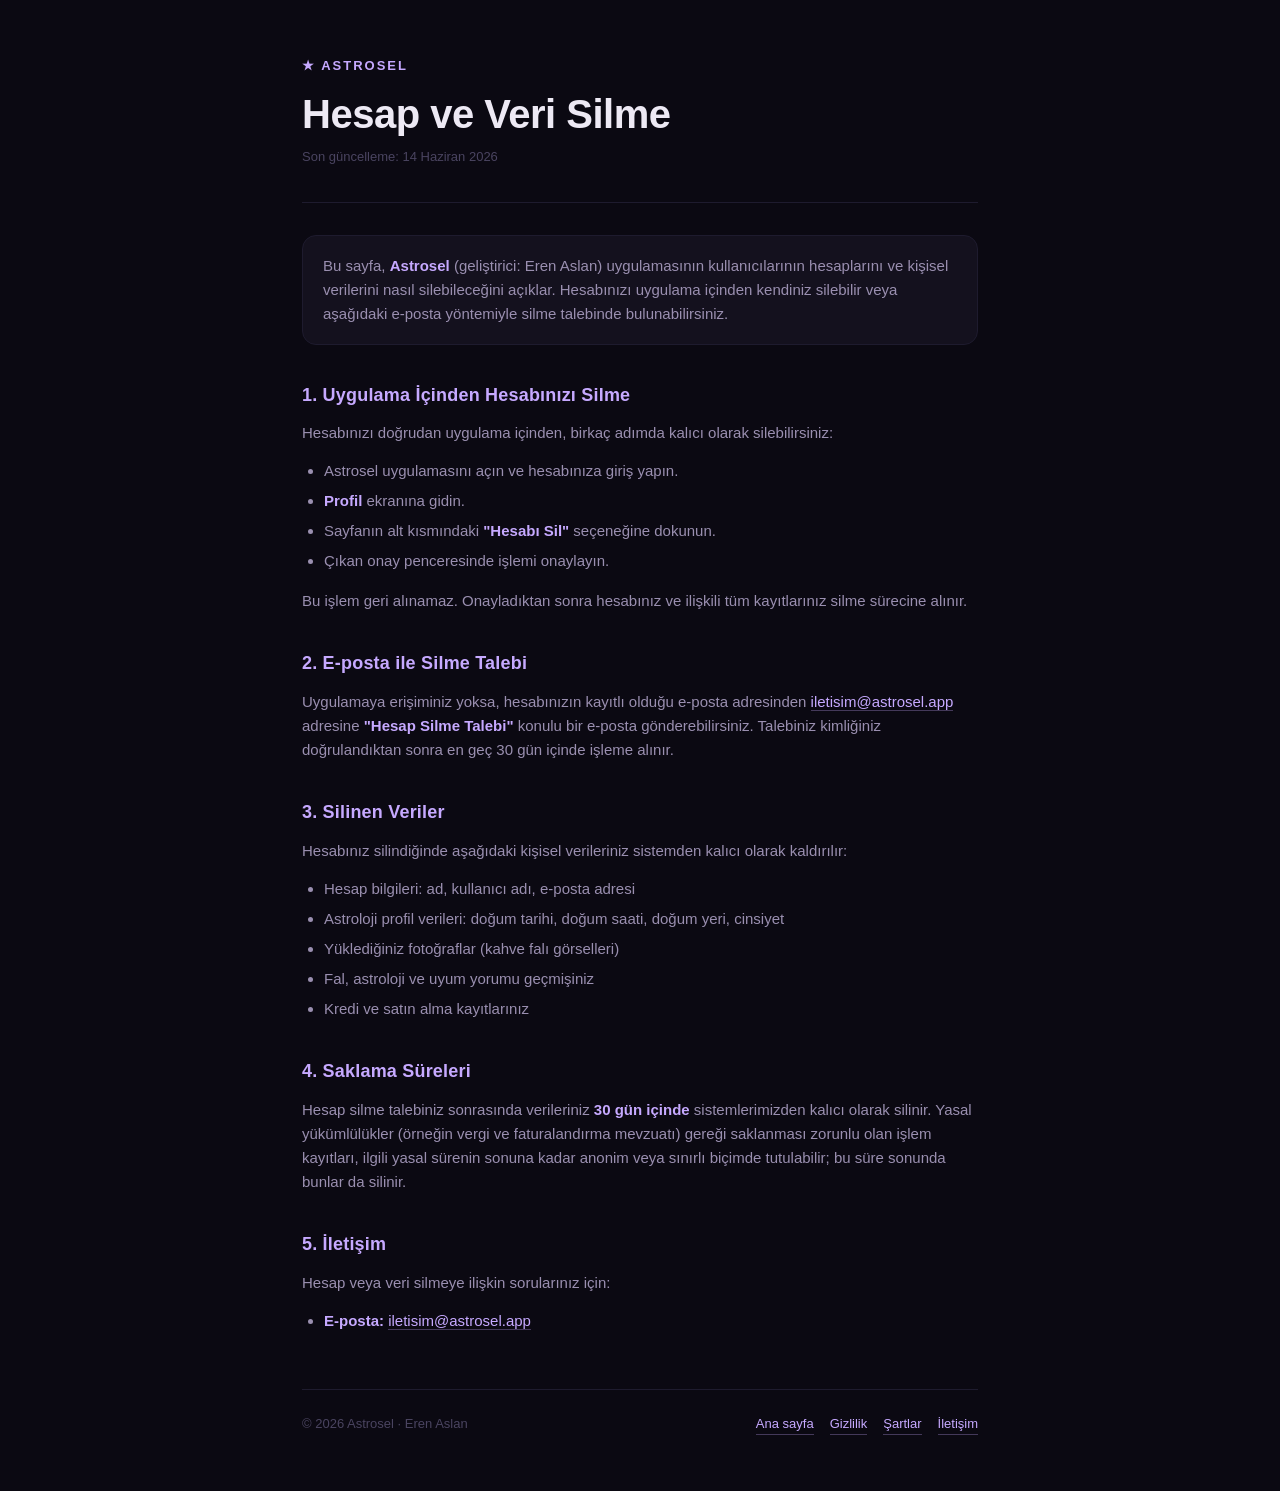
==== hesap-silme.html @ 4fb646e6 "feat: hesap ve veri silme sayfası (Google Play data safety gerekliliği)" ====
<!DOCTYPE html>
<html lang="tr">
<head>
  <meta charset="UTF-8">
  <meta name="viewport" content="width=device-width, initial-scale=1.0">
  <meta name="theme-color" content="#0B0912">
  <title>Hesap ve Veri Silme — Astrosel</title>
  <meta name="description" content="Astrosel uygulamasında hesabınızı ve verilerinizi nasıl sileceğinizi öğrenin.">
  <link rel="stylesheet" href="styles.css">
  <link rel="canonical" href="https://astrosel.app/hesap-silme">
</head>
<body>
  <div class="shell">
    <header class="page">
      <div class="brand">★ Astrosel</div>
      <h1>Hesap ve Veri Silme</h1>
      <p class="meta">Son güncelleme: 14 Haziran 2026</p>
    </header>

    <main class="content">
      <div class="intro">
        Bu sayfa, <strong>Astrosel</strong> (geliştirici: Eren Aslan) uygulamasının kullanıcılarının
        hesaplarını ve kişisel verilerini nasıl silebileceğini açıklar. Hesabınızı uygulama içinden
        kendiniz silebilir veya aşağıdaki e-posta yöntemiyle silme talebinde bulunabilirsiniz.
      </div>

      <h2>1. Uygulama İçinden Hesabınızı Silme</h2>
      <p>Hesabınızı doğrudan uygulama içinden, birkaç adımda kalıcı olarak silebilirsiniz:</p>
      <ul>
        <li>Astrosel uygulamasını açın ve hesabınıza giriş yapın.</li>
        <li><strong>Profil</strong> ekranına gidin.</li>
        <li>Sayfanın alt kısmındaki <strong>"Hesabı Sil"</strong> seçeneğine dokunun.</li>
        <li>Çıkan onay penceresinde işlemi onaylayın.</li>
      </ul>
      <p>
        Bu işlem geri alınamaz. Onayladıktan sonra hesabınız ve ilişkili tüm kayıtlarınız silme
        sürecine alınır.
      </p>

      <h2>2. E-posta ile Silme Talebi</h2>
      <p>
        Uygulamaya erişiminiz yoksa, hesabınızın kayıtlı olduğu e-posta adresinden
        <a href="mailto:iletisim@astrosel.app">iletisim@astrosel.app</a> adresine
        <strong>"Hesap Silme Talebi"</strong> konulu bir e-posta gönderebilirsiniz. Talebiniz
        kimliğiniz doğrulandıktan sonra en geç 30 gün içinde işleme alınır.
      </p>

      <h2>3. Silinen Veriler</h2>
      <p>Hesabınız silindiğinde aşağıdaki kişisel verileriniz sistemden kalıcı olarak kaldırılır:</p>
      <ul>
        <li>Hesap bilgileri: ad, kullanıcı adı, e-posta adresi</li>
        <li>Astroloji profil verileri: doğum tarihi, doğum saati, doğum yeri, cinsiyet</li>
        <li>Yüklediğiniz fotoğraflar (kahve falı görselleri)</li>
        <li>Fal, astroloji ve uyum yorumu geçmişiniz</li>
        <li>Kredi ve satın alma kayıtlarınız</li>
      </ul>

      <h2>4. Saklama Süreleri</h2>
      <p>
        Hesap silme talebiniz sonrasında verileriniz <strong>30 gün içinde</strong> sistemlerimizden
        kalıcı olarak silinir. Yasal yükümlülükler (örneğin vergi ve faturalandırma mevzuatı) gereği
        saklanması zorunlu olan işlem kayıtları, ilgili yasal sürenin sonuna kadar anonim veya
        sınırlı biçimde tutulabilir; bu süre sonunda bunlar da silinir.
      </p>

      <h2>5. İletişim</h2>
      <p>
        Hesap veya veri silmeye ilişkin sorularınız için:
      </p>
      <ul>
        <li><strong>E-posta:</strong> <a href="mailto:iletisim@astrosel.app">iletisim@astrosel.app</a></li>
      </ul>
    </main>

    <footer class="page">
      <div>© 2026 Astrosel · Eren Aslan</div>
      <div class="links">
        <a href="index.html">Ana sayfa</a>
        <a href="privacy.html">Gizlilik</a>
        <a href="terms.html">Şartlar</a>
        <a href="mailto:iletisim@astrosel.app">İletişim</a>
      </div>
    </footer>
  </div>
</body>
</html>
---- styles.css ----
/* Astrosel Legal Pages — shared styles */
:root {
  --bg: #0B0912;
  --surface: #14111E;
  --border: #1E1B2E;
  --text: #EDE9F4;
  --text-muted: #9A8FB0;
  --text-dim: #4A4460;
  --accent: #C6A9FF;
  --accent-2: #7C4DFF;
  --gold: #E4C76B;
  --link: #C6A9FF;
  --link-hover: #E8DEFF;
  --max-w: 740px;
  --radius: 14px;
}

* {
  box-sizing: border-box;
  margin: 0;
  padding: 0;
}

html {
  scroll-behavior: smooth;
}

body {
  background: var(--bg);
  color: var(--text);
  font-family: -apple-system, BlinkMacSystemFont, "Segoe UI", Inter, Helvetica, Arial, sans-serif;
  line-height: 1.6;
  -webkit-font-smoothing: antialiased;
  text-rendering: optimizeLegibility;
}

.shell {
  max-width: var(--max-w);
  margin: 0 auto;
  padding: clamp(24px, 5vw, 56px) clamp(20px, 4vw, 32px);
}

header.page {
  border-bottom: 1px solid var(--border);
  padding-bottom: 20px;
  margin-bottom: 32px;
}

header.page .brand {
  display: flex;
  align-items: center;
  gap: 12px;
  color: var(--accent);
  font-size: 13px;
  letter-spacing: 2px;
  text-transform: uppercase;
  font-weight: 700;
  margin-bottom: 14px;
}

header.page h1 {
  font-size: clamp(28px, 5vw, 40px);
  font-weight: 800;
  letter-spacing: -0.5px;
  line-height: 1.15;
  color: var(--text);
}

header.page .meta {
  margin-top: 10px;
  color: var(--text-dim);
  font-size: 13px;
}

main.content {
  color: var(--text-muted);
  font-size: 15px;
}

.intro {
  background: var(--surface);
  border: 1px solid var(--border);
  border-radius: var(--radius);
  padding: 18px 20px;
  margin-bottom: 32px;
  color: var(--text-muted);
}

h2 {
  margin-top: 36px;
  margin-bottom: 12px;
  font-size: 18px;
  font-weight: 800;
  color: var(--accent);
  letter-spacing: 0.2px;
}

h3 {
  margin-top: 22px;
  margin-bottom: 8px;
  font-size: 15px;
  font-weight: 700;
  color: var(--gold);
}

p {
  margin-bottom: 14px;
}

ul,
ol {
  padding-left: 22px;
  margin-bottom: 16px;
}

li {
  margin-bottom: 6px;
}

strong {
  color: var(--accent);
  font-weight: 700;
}

code,
.kbd {
  font-family: "SF Mono", Monaco, "JetBrains Mono", Consolas, monospace;
  font-size: 13px;
  background: rgba(124, 77, 255, 0.12);
  padding: 2px 6px;
  border-radius: 4px;
  color: var(--accent);
}

a {
  color: var(--link);
  text-decoration: none;
  border-bottom: 1px solid rgba(198, 169, 255, 0.3);
  transition: border-color 0.15s, color 0.15s;
}

a:hover {
  color: var(--link-hover);
  border-bottom-color: var(--link-hover);
}

.callout {
  border-left: 3px solid var(--gold);
  background: rgba(228, 199, 107, 0.06);
  padding: 14px 18px;
  border-radius: 8px;
  margin: 18px 0;
  color: var(--text);
  font-size: 14px;
}

footer.page {
  margin-top: 56px;
  padding-top: 24px;
  border-top: 1px solid var(--border);
  display: flex;
  flex-wrap: wrap;
  gap: 20px;
  justify-content: space-between;
  color: var(--text-dim);
  font-size: 13px;
}

footer.page .links {
  display: flex;
  gap: 16px;
  flex-wrap: wrap;
}

/* Index page card layout */
.cards {
  display: grid;
  gap: 16px;
  grid-template-columns: 1fr;
  margin-top: 32px;
}

@media (min-width: 640px) {
  .cards {
    grid-template-columns: 1fr 1fr;
  }
}

.card {
  display: block;
  background: var(--surface);
  border: 1px solid var(--border);
  border-radius: var(--radius);
  padding: 22px;
  color: var(--text);
  transition: transform 0.15s, border-color 0.15s, background 0.15s;
  border-bottom: 1px solid var(--border); /* override link underline */
}

.card:hover {
  transform: translateY(-2px);
  border-color: rgba(198, 169, 255, 0.3);
  background: #18142A;
}

.card .label {
  color: var(--accent);
  font-size: 11px;
  font-weight: 700;
  letter-spacing: 1.5px;
  text-transform: uppercase;
  margin-bottom: 8px;
  display: block;
}

.card h3 {
  margin: 0 0 8px 0;
  font-size: 18px;
  color: var(--text);
}

.card p {
  margin: 0;
  color: var(--text-muted);
  font-size: 13px;
}
</content>
</invoke>
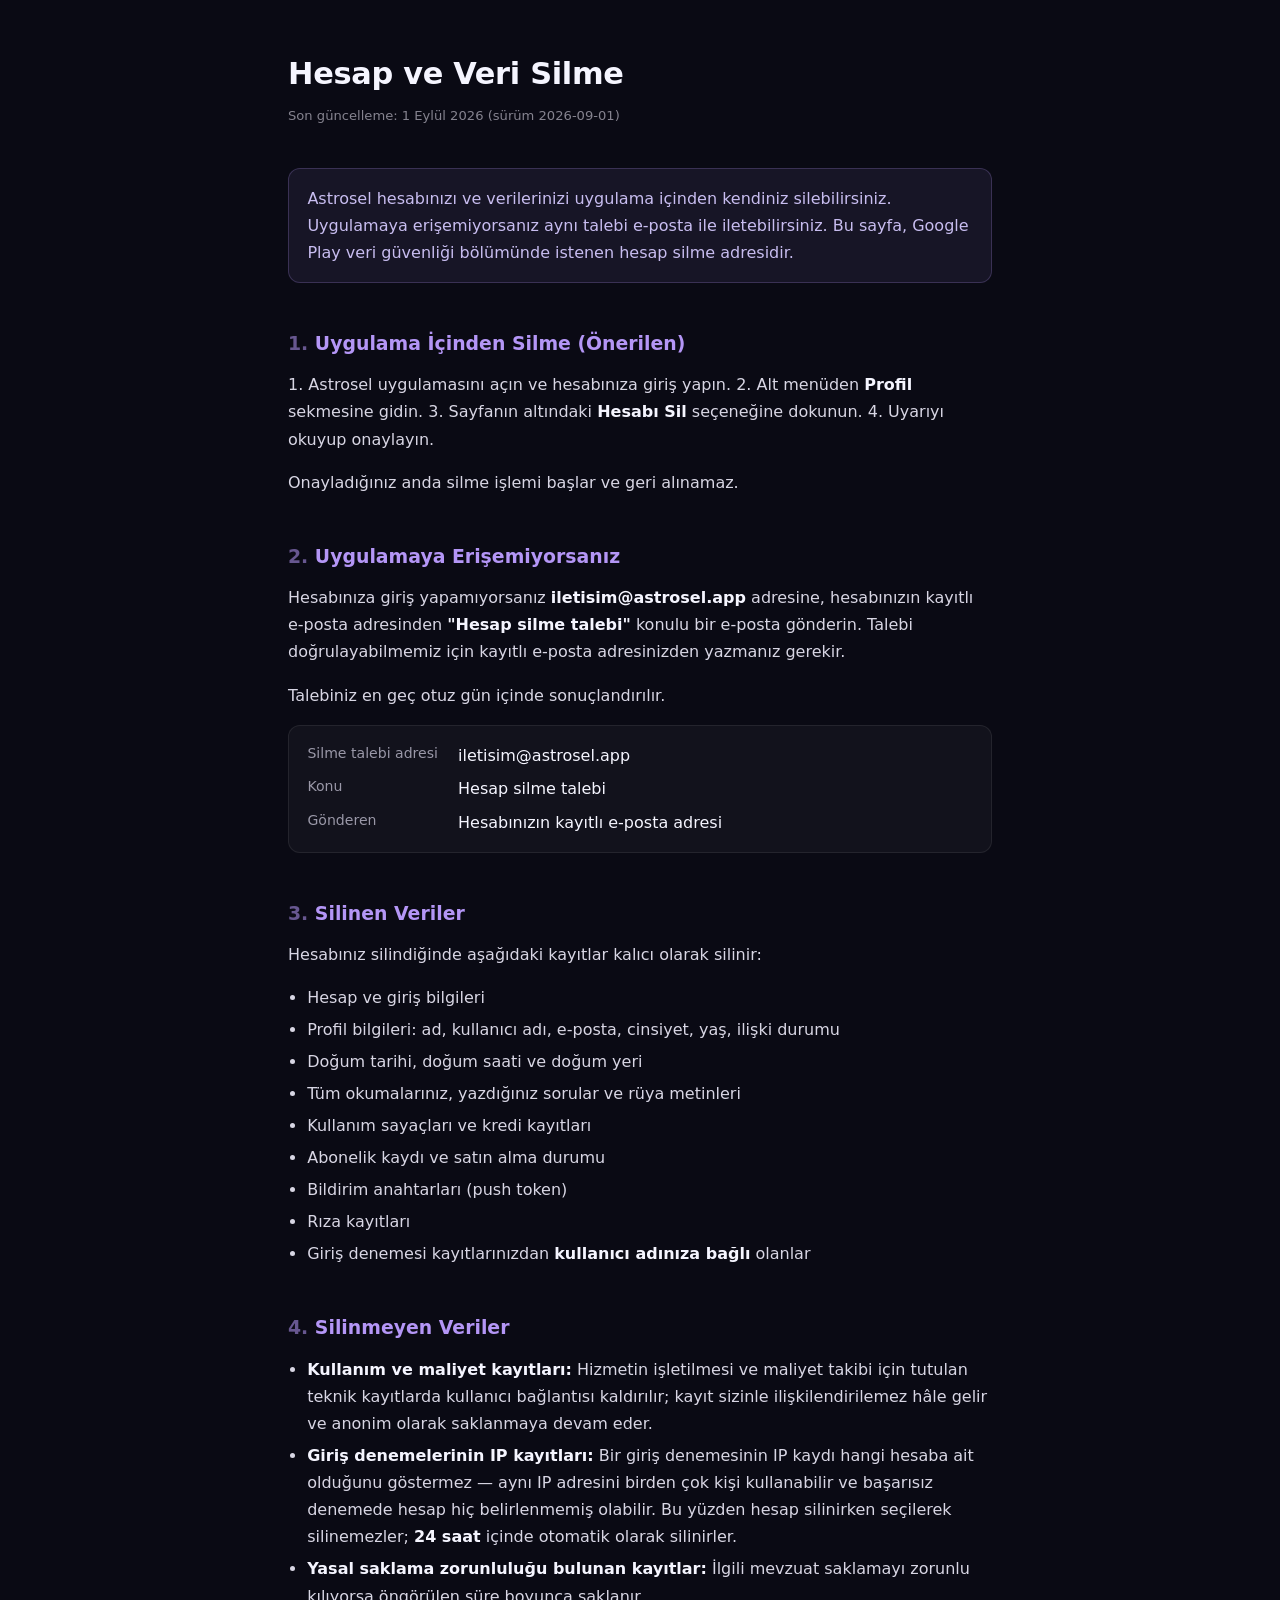
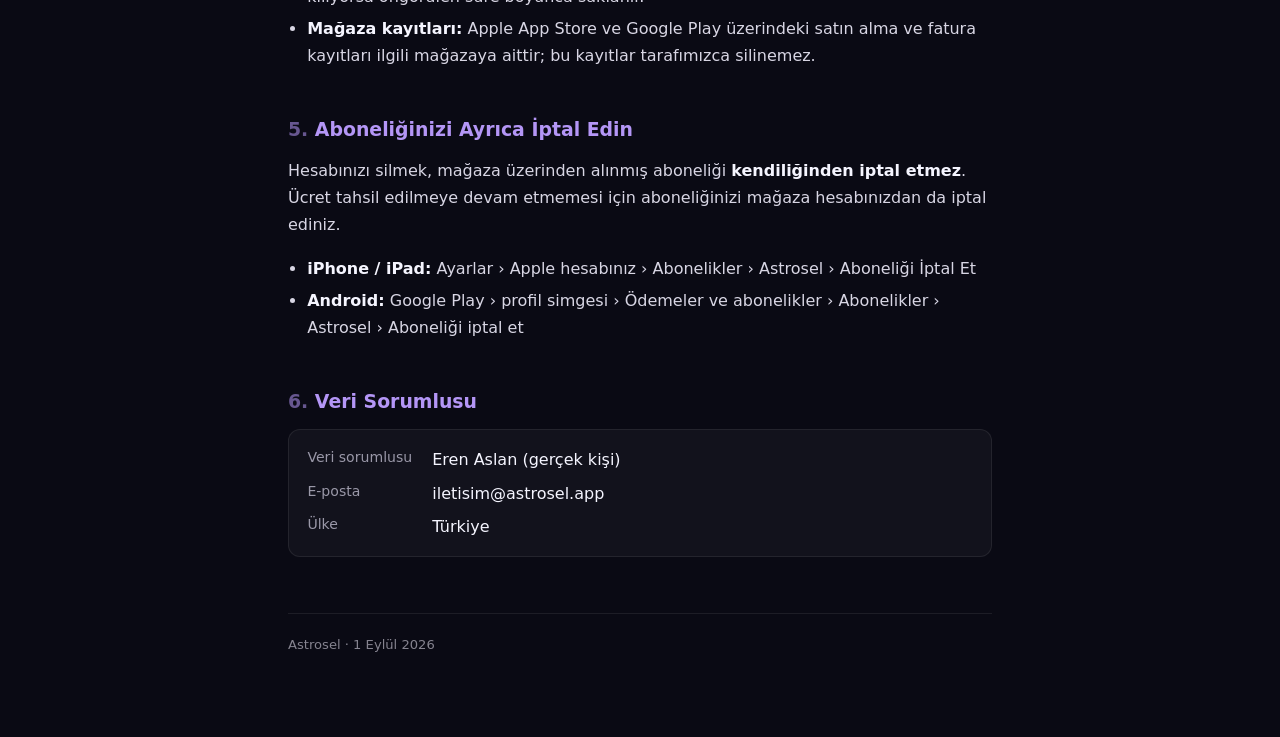
==== commit fef71dea: "chore(legal): hesap-silme.html replaced with 1 Sept generation from docs/legal/dist (single source);" ====
--- a/hesap-silme.html
+++ b/hesap-silme.html
@@ -1,86 +1,79 @@
-<!DOCTYPE html>
+<!doctype html>
 <html lang="tr">
 <head>
-  <meta charset="UTF-8">
-  <meta name="viewport" content="width=device-width, initial-scale=1.0">
-  <meta name="theme-color" content="#0B0912">
-  <title>Hesap ve Veri Silme — Astrosel</title>
-  <meta name="description" content="Astrosel uygulamasında hesabınızı ve verilerinizi nasıl sileceğinizi öğrenin.">
-  <link rel="stylesheet" href="styles.css">
-  <link rel="canonical" href="https://astrosel.app/hesap-silme">
+<meta charset="utf-8">
+<meta name="viewport" content="width=device-width, initial-scale=1">
+<title>Hesap ve Veri Silme — Astrosel</title>
+<style>
+:root { color-scheme: dark; }
+body { margin:0; background:#0a0a14; color:#d8d6e4; font:16px/1.7 system-ui,-apple-system,"Segoe UI",sans-serif; }
+main { max-width:44rem; margin:0 auto; padding:3rem 1.25rem 5rem; }
+h1 { color:#f5f5ff; font-size:1.9rem; margin:0 0 .35rem; letter-spacing:-.01em; }
+.updated { color:#85838f; font-size:.82rem; margin:0 0 2.5rem; font-variant-numeric:tabular-nums; }
+h2 { color:#b496f6; font-size:1.18rem; margin:2.75rem 0 .75rem; }
+h2 .num { opacity:.55; }
+h3 { color:#e6e4f2; font-size:1rem; margin:1.75rem 0 .5rem; }
+p { margin:0 0 1rem; }
+ul { margin:0 0 1rem; padding-left:1.2rem; }
+li { margin:.3rem 0; }
+strong { color:#f5f5ff; font-weight:600; }
+.note { background:rgba(180,150,246,.08); border:1px solid rgba(180,150,246,.22); border-radius:.75rem; padding:1rem 1.15rem; margin:0 0 1.75rem; color:#c8bdf0; }
+.card { display:grid; grid-template-columns:auto 1fr; gap:.4rem 1.25rem; background:rgba(255,255,255,.035); border:1px solid rgba(255,255,255,.08); border-radius:.75rem; padding:1rem 1.15rem; margin:0 0 1.25rem; }
+dt { color:#9a98a8; font-size:.88rem; }
+dd { margin:0; color:#f5f5ff; }
+a { color:#b496f6; }
+footer { margin-top:3.5rem; padding-top:1.25rem; border-top:1px solid rgba(255,255,255,.08); color:#85838f; font-size:.82rem; }
+</style>
 </head>
 <body>
-  <div class="shell">
-    <header class="page">
-      <div class="brand">★ Astrosel</div>
+<main>
       <h1>Hesap ve Veri Silme</h1>
-      <p class="meta">Son güncelleme: 14 Haziran 2026</p>
-    </header>
-
-    <main class="content">
-      <div class="intro">
-        Bu sayfa, <strong>Astrosel</strong> (geliştirici: Eren Aslan) uygulamasının kullanıcılarının
-        hesaplarını ve kişisel verilerini nasıl silebileceğini açıklar. Hesabınızı uygulama içinden
-        kendiniz silebilir veya aşağıdaki e-posta yöntemiyle silme talebinde bulunabilirsiniz.
-      </div>
-
-      <h2>1. Uygulama İçinden Hesabınızı Silme</h2>
-      <p>Hesabınızı doğrudan uygulama içinden, birkaç adımda kalıcı olarak silebilirsiniz:</p>
+      <p class="updated">Son güncelleme: 1 Eylül 2026 (sürüm 2026-09-01)</p>
+      <aside class="note">Astrosel hesabınızı ve verilerinizi uygulama içinden kendiniz silebilirsiniz. Uygulamaya erişemiyorsanız aynı talebi e-posta ile iletebilirsiniz. Bu sayfa, Google Play veri güvenliği bölümünde istenen hesap silme adresidir.</aside>
+      <h2><span class="num">1.</span> Uygulama İçinden Silme (Önerilen)</h2>
+      <p>1. Astrosel uygulamasını açın ve hesabınıza giriş yapın. 2. Alt menüden <strong>Profil</strong> sekmesine gidin. 3. Sayfanın altındaki <strong>Hesabı Sil</strong> seçeneğine dokunun. 4. Uyarıyı okuyup onaylayın.</p>
+      <p>Onayladığınız anda silme işlemi başlar ve geri alınamaz.</p>
+      <h2><span class="num">2.</span> Uygulamaya Erişemiyorsanız</h2>
+      <p>Hesabınıza giriş yapamıyorsanız <strong>iletisim@astrosel.app</strong> adresine, hesabınızın kayıtlı e-posta adresinden <strong>&quot;Hesap silme talebi&quot;</strong> konulu bir e-posta gönderin. Talebi doğrulayabilmemiz için kayıtlı e-posta adresinizden yazmanız gerekir.</p>
+      <p>Talebiniz en geç otuz gün içinde sonuçlandırılır.</p>
+      <dl class="card">
+        <dt>Silme talebi adresi</dt><dd>iletisim@astrosel.app</dd>
+        <dt>Konu</dt><dd>Hesap silme talebi</dd>
+        <dt>Gönderen</dt><dd>Hesabınızın kayıtlı e-posta adresi</dd>
+      </dl>
+      <h2><span class="num">3.</span> Silinen Veriler</h2>
+      <p>Hesabınız silindiğinde aşağıdaki kayıtlar kalıcı olarak silinir:</p>
       <ul>
-        <li>Astrosel uygulamasını açın ve hesabınıza giriş yapın.</li>
-        <li><strong>Profil</strong> ekranına gidin.</li>
-        <li>Sayfanın alt kısmındaki <strong>"Hesabı Sil"</strong> seçeneğine dokunun.</li>
-        <li>Çıkan onay penceresinde işlemi onaylayın.</li>
+        <li>Hesap ve giriş bilgileri</li>
+        <li>Profil bilgileri: ad, kullanıcı adı, e-posta, cinsiyet, yaş, ilişki durumu</li>
+        <li>Doğum tarihi, doğum saati ve doğum yeri</li>
+        <li>Tüm okumalarınız, yazdığınız sorular ve rüya metinleri</li>
+        <li>Kullanım sayaçları ve kredi kayıtları</li>
+        <li>Abonelik kaydı ve satın alma durumu</li>
+        <li>Bildirim anahtarları (push token)</li>
+        <li>Rıza kayıtları</li>
+        <li>Giriş denemesi kayıtlarınızdan <strong>kullanıcı adınıza bağlı</strong> olanlar</li>
       </ul>
-      <p>
-        Bu işlem geri alınamaz. Onayladıktan sonra hesabınız ve ilişkili tüm kayıtlarınız silme
-        sürecine alınır.
-      </p>
-
-      <h2>2. E-posta ile Silme Talebi</h2>
-      <p>
-        Uygulamaya erişiminiz yoksa, hesabınızın kayıtlı olduğu e-posta adresinden
-        <a href="mailto:iletisim@astrosel.app">iletisim@astrosel.app</a> adresine
-        <strong>"Hesap Silme Talebi"</strong> konulu bir e-posta gönderebilirsiniz. Talebiniz
-        kimliğiniz doğrulandıktan sonra en geç 30 gün içinde işleme alınır.
-      </p>
-
-      <h2>3. Silinen Veriler</h2>
-      <p>Hesabınız silindiğinde aşağıdaki kişisel verileriniz sistemden kalıcı olarak kaldırılır:</p>
+      <h2><span class="num">4.</span> Silinmeyen Veriler</h2>
       <ul>
-        <li>Hesap bilgileri: ad, kullanıcı adı, e-posta adresi</li>
-        <li>Astroloji profil verileri: doğum tarihi, doğum saati, doğum yeri, cinsiyet</li>
-        <li>Yüklediğiniz fotoğraflar (kahve falı görselleri)</li>
-        <li>Fal, astroloji ve uyum yorumu geçmişiniz</li>
-        <li>Kredi ve satın alma kayıtlarınız</li>
+        <li><strong>Kullanım ve maliyet kayıtları:</strong> Hizmetin işletilmesi ve maliyet takibi için tutulan teknik kayıtlarda kullanıcı bağlantısı kaldırılır; kayıt sizinle ilişkilendirilemez hâle gelir ve anonim olarak saklanmaya devam eder.</li>
+        <li><strong>Giriş denemelerinin IP kayıtları:</strong> Bir giriş denemesinin IP kaydı hangi hesaba ait olduğunu göstermez — aynı IP adresini birden çok kişi kullanabilir ve başarısız denemede hesap hiç belirlenmemiş olabilir. Bu yüzden hesap silinirken seçilerek silinemezler; <strong>24 saat</strong> içinde otomatik olarak silinirler.</li>
+        <li><strong>Yasal saklama zorunluluğu bulunan kayıtlar:</strong> İlgili mevzuat saklamayı zorunlu kılıyorsa öngörülen süre boyunca saklanır.</li>
+        <li><strong>Mağaza kayıtları:</strong> Apple App Store ve Google Play üzerindeki satın alma ve fatura kayıtları ilgili mağazaya aittir; bu kayıtlar tarafımızca silinemez.</li>
       </ul>
-
-      <h2>4. Saklama Süreleri</h2>
-      <p>
-        Hesap silme talebiniz sonrasında verileriniz <strong>30 gün içinde</strong> sistemlerimizden
-        kalıcı olarak silinir. Yasal yükümlülükler (örneğin vergi ve faturalandırma mevzuatı) gereği
-        saklanması zorunlu olan işlem kayıtları, ilgili yasal sürenin sonuna kadar anonim veya
-        sınırlı biçimde tutulabilir; bu süre sonunda bunlar da silinir.
-      </p>
-
-      <h2>5. İletişim</h2>
-      <p>
-        Hesap veya veri silmeye ilişkin sorularınız için:
-      </p>
+      <h2><span class="num">5.</span> Aboneliğinizi Ayrıca İptal Edin</h2>
+      <p>Hesabınızı silmek, mağaza üzerinden alınmış aboneliği <strong>kendiliğinden iptal etmez</strong>. Ücret tahsil edilmeye devam etmemesi için aboneliğinizi mağaza hesabınızdan da iptal ediniz.</p>
       <ul>
-        <li><strong>E-posta:</strong> <a href="mailto:iletisim@astrosel.app">iletisim@astrosel.app</a></li>
+        <li><strong>iPhone / iPad:</strong> Ayarlar › Apple hesabınız › Abonelikler › Astrosel › Aboneliği İptal Et</li>
+        <li><strong>Android:</strong> Google Play › profil simgesi › Ödemeler ve abonelikler › Abonelikler › Astrosel › Aboneliği iptal et</li>
       </ul>
-    </main>
-
-    <footer class="page">
-      <div>© 2026 Astrosel · Eren Aslan</div>
-      <div class="links">
-        <a href="index.html">Ana sayfa</a>
-        <a href="privacy.html">Gizlilik</a>
-        <a href="terms.html">Şartlar</a>
-        <a href="mailto:iletisim@astrosel.app">İletişim</a>
-      </div>
-    </footer>
-  </div>
+      <h2><span class="num">6.</span> Veri Sorumlusu</h2>
+      <dl class="card">
+        <dt>Veri sorumlusu</dt><dd>Eren Aslan (gerçek kişi)</dd>
+        <dt>E-posta</dt><dd>iletisim@astrosel.app</dd>
+        <dt>Ülke</dt><dd>Türkiye</dd>
+      </dl>
+      <footer>Astrosel · 1 Eylül 2026</footer>
+</main>
 </body>
 </html>
